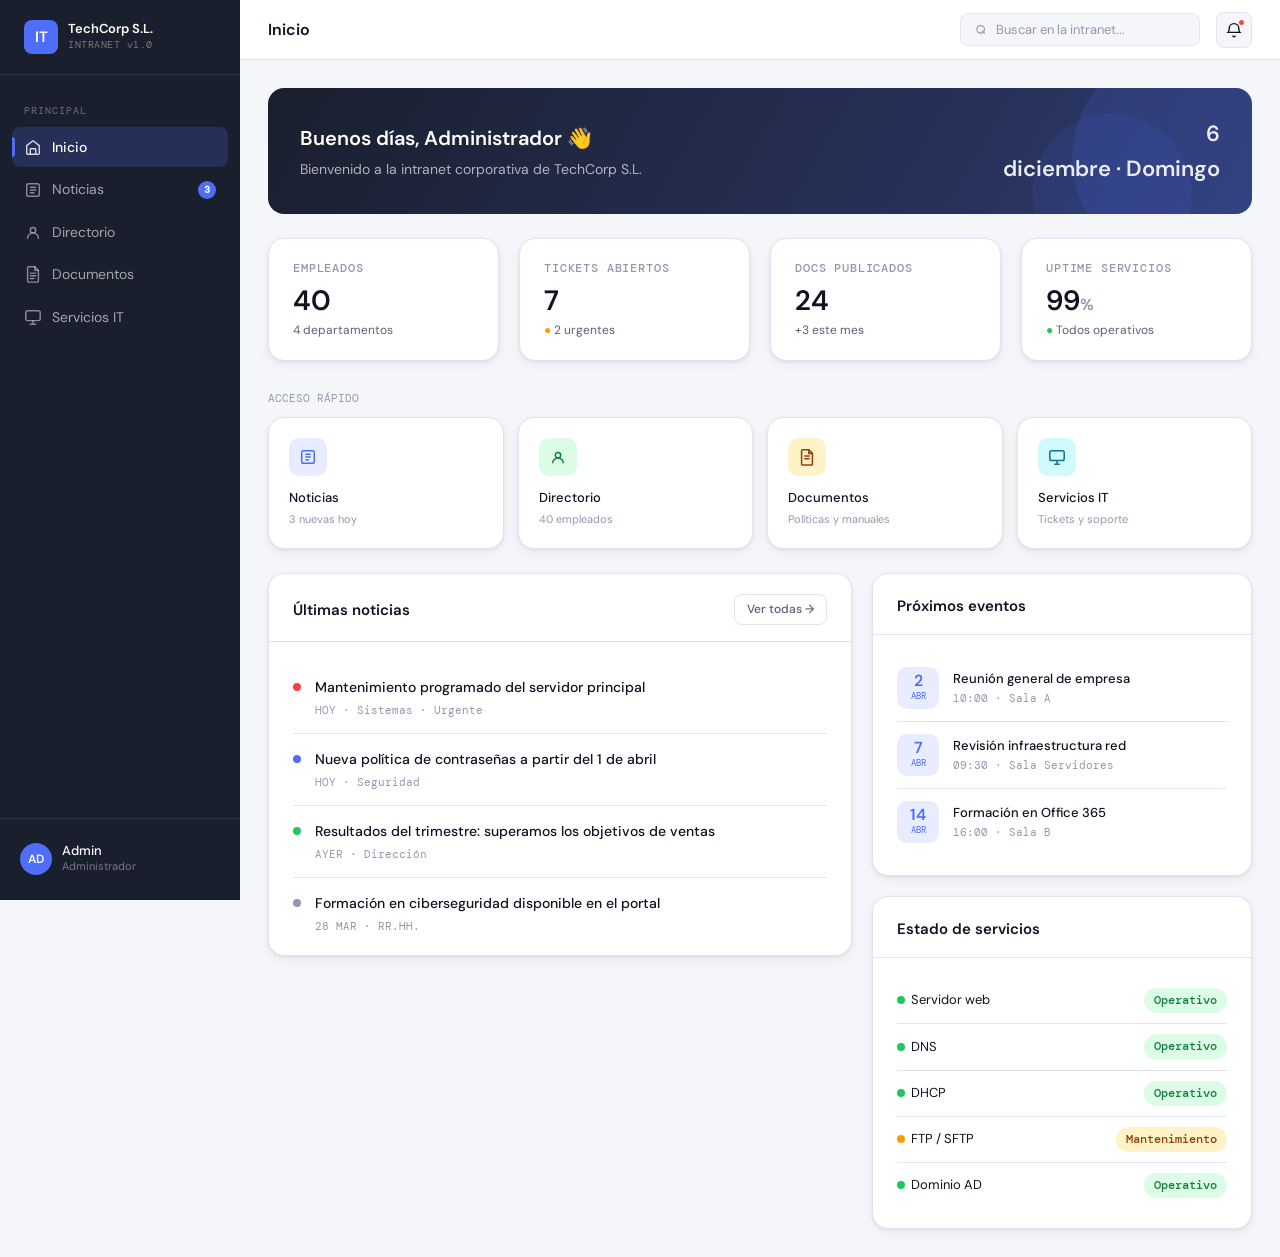
==== index.html @ 2c1c1c51 "Login y dark mode" ====
<!DOCTYPE html>
<html lang="es">
<head>
  <meta charset="UTF-8">
  <meta name="viewport" content="width=device-width, initial-scale=1.0">
  <title>Intranet — Inicio</title>
  <link rel="stylesheet" href="style.css">
  <style>
    .welcome-banner {
      background: linear-gradient(120deg, var(--primary) 0%, #2d3a6e 100%);
      border-radius: var(--radius-lg);
      padding: 28px 32px;
      color: #fff;
      margin-bottom: 24px;
      display: flex;
      align-items: center;
      justify-content: space-between;
      overflow: hidden;
      position: relative;
    }
    .welcome-banner::after {
      content: '';
      position: absolute;
      right: -40px; top: -40px;
      width: 220px; height: 220px;
      background: rgba(79,110,247,0.15);
      border-radius: 50%;
    }
    .welcome-banner::before {
      content: '';
      position: absolute;
      right: 60px; bottom: -60px;
      width: 160px; height: 160px;
      background: rgba(79,110,247,0.1);
      border-radius: 50%;
    }
    .welcome-text h2 { font-size: 20px; font-weight: 600; margin-bottom: 4px; }
    .welcome-text p  { font-size: 14px; color: rgba(255,255,255,0.65); }
    .welcome-date {
      font-family: 'DM Mono', monospace;
      font-size: 12px;
      color: rgba(255,255,255,0.45);
      text-align: right;
      position: relative; z-index: 1;
    }
    .welcome-date span {
      display: block;
      font-size: 22px;
      font-weight: 600;
      color: rgba(255,255,255,0.9);
      font-family: 'DM Sans', sans-serif;
    }

    .quick-access-grid {
      display: grid;
      grid-template-columns: repeat(4, 1fr);
      gap: 14px;
      margin-bottom: 24px;
    }
    .quick-card {
      background: var(--surface);
      border: 1px solid var(--border);
      border-radius: var(--radius-lg);
      padding: 20px;
      text-decoration: none;
      color: var(--text-1);
      transition: all 0.18s;
      display: flex;
      flex-direction: column;
      gap: 12px;
      box-shadow: var(--shadow);
    }
    .quick-card:hover {
      transform: translateY(-2px);
      box-shadow: var(--shadow-md);
      border-color: var(--accent);
    }
    .quick-card-label { font-size: 13px; font-weight: 500; color: var(--text-1); }
    .quick-card-sub   { font-size: 11px; color: var(--text-3); margin-top: 2px; }

    .two-col { display: grid; grid-template-columns: 1fr 380px; gap: 20px; align-items: start; }

    .news-item {
      display: flex;
      gap: 14px;
      padding: 14px 0;
      border-bottom: 1px solid var(--border);
    }
    .news-item:last-child { border-bottom: none; padding-bottom: 0; }
    .news-dot {
      width: 8px; height: 8px;
      border-radius: 50%;
      margin-top: 7px;
      flex-shrink: 0;
    }
    .news-title { font-size: 14px; font-weight: 500; margin-bottom: 3px; color: var(--text-1); }
    .news-meta  { font-size: 11px; color: var(--text-3); font-family: 'DM Mono', monospace; }

    .event-item {
      display: flex;
      align-items: center;
      gap: 14px;
      padding: 12px 0;
      border-bottom: 1px solid var(--border);
    }
    .event-item:last-child { border-bottom: none; }
    .event-date-box {
      width: 42px; height: 42px;
      background: var(--accent-light);
      border-radius: 10px;
      display: flex; flex-direction: column;
      align-items: center; justify-content: center;
      flex-shrink: 0;
    }
    .event-date-day  { font-size: 16px; font-weight: 600; color: var(--accent); line-height: 1; }
    .event-date-mon  { font-size: 9px; color: var(--accent); text-transform: uppercase; font-family: 'DM Mono', monospace; }
    .event-title { font-size: 13px; font-weight: 500; color: var(--text-1); }
    .event-time  { font-size: 11px; color: var(--text-3); font-family: 'DM Mono', monospace; }

    .service-status {
      display: flex;
      align-items: center;
      justify-content: space-between;
      padding: 10px 0;
      border-bottom: 1px solid var(--border);
    }
    .service-status:last-child { border-bottom: none; }
    .status-dot {
      width: 8px; height: 8px; border-radius: 50%;
      display: inline-block; margin-right: 6px;
    }
    .dot-green  { background: var(--success); }
    .dot-yellow { background: var(--warning); }
    .dot-red    { background: var(--danger); }
  </style>
</head>
<body>
<script src="nav.js"></script>

<div class="main">
  <header class="topbar">
    <span class="page-title">Inicio</span>
    <div class="topbar-search">
      <svg width="14" height="14" viewBox="0 0 20 20" fill="none" stroke="#9298ad" stroke-width="1.8"><circle cx="9" cy="9" r="6"/><path d="M15 15l-3.5-3.5" stroke-linecap="round"/></svg>
      <input type="text" placeholder="Buscar en la intranet...">
    </div>
    <div class="topbar-icon-btn">
      <svg width="16" height="16" viewBox="0 0 20 20" fill="none" stroke="currentColor" stroke-width="1.7"><path d="M10 2a6 6 0 016 6c0 3.5 1.5 5 1.5 5H2.5S4 11.5 4 8a6 6 0 016-6z"/><path d="M8.5 17a1.5 1.5 0 003 0"/></svg>
      <span class="notif-dot"></span>
    </div>
  </header>

  <div class="content">
    <!-- Welcome -->
    <div class="welcome-banner">
      <div class="welcome-text">
        <h2>Buenos días, Administrador 👋</h2>
        <p>Bienvenido a la intranet corporativa de TechCorp S.L.</p>
      </div>
      <div class="welcome-date" id="date-display">
        <span id="day-num"></span>
        <span id="month-year"></span>
      </div>
    </div>

    <!-- Stats -->
    <div class="grid-4 mb-24">
      <div class="stat-card">
        <div class="stat-label">Empleados</div>
        <div class="stat-value">40</div>
        <div class="stat-meta">4 departamentos</div>
      </div>
      <div class="stat-card">
        <div class="stat-label">Tickets abiertos</div>
        <div class="stat-value">7</div>
        <div class="stat-meta"><span style="color:var(--warning)">●</span> 2 urgentes</div>
      </div>
      <div class="stat-card">
        <div class="stat-label">Docs publicados</div>
        <div class="stat-value">24</div>
        <div class="stat-meta">+3 este mes</div>
      </div>
      <div class="stat-card">
        <div class="stat-label">Uptime servicios</div>
        <div class="stat-value">99<span style="font-size:16px;color:var(--text-3)">%</span></div>
        <div class="stat-meta"><span style="color:var(--success)">●</span> Todos operativos</div>
      </div>
    </div>

    <!-- Quick access -->
    <div class="mb-8"><span class="text-xs text-faint">ACCESO RÁPIDO</span></div>
    <div class="quick-access-grid mb-24">
      <a class="quick-card" href="noticias.html">
        <div class="icon-box icon-box-blue">
          <svg width="18" height="18" viewBox="0 0 20 20" fill="none" stroke="#4f6ef7" stroke-width="1.7"><rect x="3" y="3" width="14" height="14" rx="2"/><path d="M7 7h6M7 10h6M7 13h4"/></svg>
        </div>
        <div><div class="quick-card-label">Noticias</div><div class="quick-card-sub">3 nuevas hoy</div></div>
      </a>
      <a class="quick-card" href="directorio.html">
        <div class="icon-box icon-box-green">
          <svg width="18" height="18" viewBox="0 0 20 20" fill="none" stroke="#15803d" stroke-width="1.7"><circle cx="10" cy="8" r="3"/><path d="M4 17c0-3.3 2.7-6 6-6s6 2.7 6 6"/></svg>
        </div>
        <div><div class="quick-card-label">Directorio</div><div class="quick-card-sub">40 empleados</div></div>
      </a>
      <a class="quick-card" href="documentos.html">
        <div class="icon-box icon-box-yellow">
          <svg width="18" height="18" viewBox="0 0 20 20" fill="none" stroke="#92400e" stroke-width="1.7"><path d="M5 2h7l4 4v12a1 1 0 01-1 1H5a1 1 0 01-1-1V3a1 1 0 011-1z"/><path d="M12 2v4h4M7 9h6M7 12h6"/></svg>
        </div>
        <div><div class="quick-card-label">Documentos</div><div class="quick-card-sub">Políticas y manuales</div></div>
      </a>
      <a class="quick-card" href="servicios-it.html">
        <div class="icon-box icon-box-teal">
          <svg width="18" height="18" viewBox="0 0 20 20" fill="none" stroke="#0e7490" stroke-width="1.7"><rect x="2" y="3" width="16" height="11" rx="2"/><path d="M7 18h6M10 14v4"/></svg>
        </div>
        <div><div class="quick-card-label">Servicios IT</div><div class="quick-card-sub">Tickets y soporte</div></div>
      </a>
    </div>

    <!-- Two columns -->
    <div class="two-col">
      <!-- Latest news -->
      <div class="card">
        <div class="card-header">
          <span class="card-title">Últimas noticias</span>
          <a href="noticias.html" class="btn btn-ghost btn-sm">Ver todas →</a>
        </div>
        <div class="card-body">
          <div class="news-item">
            <span class="news-dot" style="background:var(--danger)"></span>
            <div>
              <div class="news-title">Mantenimiento programado del servidor principal</div>
              <div class="news-meta">HOY · Sistemas · Urgente</div>
            </div>
          </div>
          <div class="news-item">
            <span class="news-dot" style="background:var(--accent)"></span>
            <div>
              <div class="news-title">Nueva política de contraseñas a partir del 1 de abril</div>
              <div class="news-meta">HOY · Seguridad</div>
            </div>
          </div>
          <div class="news-item">
            <span class="news-dot" style="background:var(--success)"></span>
            <div>
              <div class="news-title">Resultados del trimestre: superamos los objetivos de ventas</div>
              <div class="news-meta">AYER · Dirección</div>
            </div>
          </div>
          <div class="news-item">
            <span class="news-dot" style="background:var(--text-3)"></span>
            <div>
              <div class="news-title">Formación en ciberseguridad disponible en el portal</div>
              <div class="news-meta">28 MAR · RR.HH.</div>
            </div>
          </div>
        </div>
      </div>

      <!-- Right column -->
      <div style="display:flex;flex-direction:column;gap:20px;">
        <!-- Events -->
        <div class="card">
          <div class="card-header"><span class="card-title">Próximos eventos</span></div>
          <div class="card-body">
            <div class="event-item">
              <div class="event-date-box"><div class="event-date-day">2</div><div class="event-date-mon">ABR</div></div>
              <div><div class="event-title">Reunión general de empresa</div><div class="event-time">10:00 · Sala A</div></div>
            </div>
            <div class="event-item">
              <div class="event-date-box"><div class="event-date-day">7</div><div class="event-date-mon">ABR</div></div>
              <div><div class="event-title">Revisión infraestructura red</div><div class="event-time">09:30 · Sala Servidores</div></div>
            </div>
            <div class="event-item">
              <div class="event-date-box"><div class="event-date-day">14</div><div class="event-date-mon">ABR</div></div>
              <div><div class="event-title">Formación en Office 365</div><div class="event-time">16:00 · Sala B</div></div>
            </div>
          </div>
        </div>

        <!-- Service status -->
        <div class="card">
          <div class="card-header"><span class="card-title">Estado de servicios</span></div>
          <div class="card-body">
            <div class="service-status"><span class="text-sm"><span class="status-dot dot-green"></span>Servidor web</span><span class="badge badge-green">Operativo</span></div>
            <div class="service-status"><span class="text-sm"><span class="status-dot dot-green"></span>DNS</span><span class="badge badge-green">Operativo</span></div>
            <div class="service-status"><span class="text-sm"><span class="status-dot dot-green"></span>DHCP</span><span class="badge badge-green">Operativo</span></div>
            <div class="service-status"><span class="text-sm"><span class="status-dot dot-yellow"></span>FTP / SFTP</span><span class="badge badge-yellow">Mantenimiento</span></div>
            <div class="service-status"><span class="text-sm"><span class="status-dot dot-green"></span>Dominio AD</span><span class="badge badge-green">Operativo</span></div>
          </div>
        </div>
      </div>
    </div>
  </div>
</div>

<script>
  const now = new Date();
  const days = ['Domingo','Lunes','Martes','Miércoles','Jueves','Viernes','Sábado'];
  const months = ['enero','febrero','marzo','abril','mayo','junio','julio','agosto','septiembre','octubre','noviembre','diciembre'];
  document.getElementById('day-num').textContent = now.getDate();
  document.getElementById('month-year').textContent = months[now.getMonth()] + ' · ' + days[now.getDay()];
</script>
</body>
</html>
---- style.css ----
@import url('https://fonts.googleapis.com/css2?family=DM+Sans:ital,opsz,wght@0,9..40,300;0,9..40,400;0,9..40,500;0,9..40,600;1,9..40,300&family=DM+Mono:wght@400;500&display=swap');

:root {
  --primary: #1a1f2e;
  --accent: #4f6ef7;
  --accent-light: #e8ecff;
  --accent-dark: #3a55d4;
  --surface: #ffffff;
  --surface-2: #f5f6fa;
  --surface-3: #eef0f8;
  --border: #e2e4ef;
  --text-1: #0f1322;
  --text-2: #5a6075;
  --text-3: #9298ad;
  --success: #22c55e;
  --warning: #f59e0b;
  --danger: #ef4444;
  --info: #06b6d4;
  --sidebar-w: 240px;
  --topbar-h: 60px;
  --radius: 10px;
  --radius-lg: 16px;
  --shadow: 0 1px 3px rgba(15,19,34,0.07), 0 4px 12px rgba(15,19,34,0.05);
  --shadow-md: 0 4px 16px rgba(15,19,34,0.1), 0 1px 4px rgba(15,19,34,0.06);
}

* { box-sizing: border-box; margin: 0; padding: 0; }

body {
  font-family: 'DM Sans', sans-serif;
  background: var(--surface-2);
  color: var(--text-1);
  min-height: 100vh;
  display: flex;
  font-size: 15px;
  line-height: 1.6;
}

/* ── SIDEBAR ── */
.sidebar {
  width: var(--sidebar-w);
  background: var(--primary);
  min-height: 100vh;
  position: fixed;
  left: 0; top: 0;
  display: flex;
  flex-direction: column;
  z-index: 100;
  padding: 0;
}

.sidebar-logo {
  padding: 20px 24px;
  border-bottom: 1px solid rgba(255,255,255,0.08);
  display: flex;
  align-items: center;
  gap: 10px;
  text-decoration: none;
}

.logo-icon {
  width: 34px; height: 34px;
  background: var(--accent);
  border-radius: 8px;
  display: flex; align-items: center; justify-content: center;
  font-weight: 600; font-size: 15px; color: #fff;
  flex-shrink: 0;
}

.logo-text {
  display: flex; flex-direction: column;
}
.logo-name { font-size: 13px; font-weight: 600; color: #fff; line-height: 1.2; }
.logo-sub  { font-size: 10px; color: rgba(255,255,255,0.4); font-family: 'DM Mono', monospace; letter-spacing: 0.05em; }

.sidebar-nav {
  flex: 1;
  padding: 16px 12px;
  display: flex;
  flex-direction: column;
  gap: 2px;
}

.nav-section-label {
  font-size: 10px;
  font-weight: 500;
  color: rgba(255,255,255,0.3);
  letter-spacing: 0.1em;
  text-transform: uppercase;
  padding: 12px 12px 6px;
  font-family: 'DM Mono', monospace;
}

.nav-link {
  display: flex;
  align-items: center;
  gap: 10px;
  padding: 9px 12px;
  border-radius: 8px;
  color: rgba(255,255,255,0.6);
  text-decoration: none;
  font-size: 14px;
  font-weight: 400;
  transition: all 0.15s;
  position: relative;
}

.nav-link:hover {
  background: rgba(255,255,255,0.07);
  color: rgba(255,255,255,0.9);
}

.nav-link.active {
  background: rgba(79,110,247,0.2);
  color: #fff;
  font-weight: 500;
}

.nav-link.active::before {
  content: '';
  position: absolute;
  left: 0; top: 50%;
  transform: translateY(-50%);
  width: 3px; height: 20px;
  background: var(--accent);
  border-radius: 0 3px 3px 0;
}

.nav-icon {
  width: 18px; height: 18px;
  opacity: 0.8;
  flex-shrink: 0;
}

.nav-badge {
  margin-left: auto;
  background: var(--accent);
  color: #fff;
  font-size: 10px;
  font-weight: 600;
  padding: 1px 6px;
  border-radius: 20px;
  font-family: 'DM Mono', monospace;
}

.sidebar-footer {
  padding: 16px 12px;
  border-top: 1px solid rgba(255,255,255,0.08);
}

.user-card {
  display: flex;
  align-items: center;
  gap: 10px;
  padding: 8px;
  border-radius: 8px;
  cursor: pointer;
  transition: background 0.15s;
}
.user-card:hover { background: rgba(255,255,255,0.07); }

.avatar {
  width: 32px; height: 32px;
  background: var(--accent);
  border-radius: 50%;
  display: flex; align-items: center; justify-content: center;
  font-size: 12px; font-weight: 600; color: #fff;
  flex-shrink: 0;
}

.user-info { flex: 1; }
.user-name { font-size: 13px; font-weight: 500; color: #fff; line-height: 1.2; }
.user-role { font-size: 11px; color: rgba(255,255,255,0.4); }

/* ── MAIN LAYOUT ── */
.main {
  margin-left: var(--sidebar-w);
  flex: 1;
  display: flex;
  flex-direction: column;
  min-height: 100vh;
}

/* ── TOPBAR ── */
.topbar {
  height: var(--topbar-h);
  background: var(--surface);
  border-bottom: 1px solid var(--border);
  display: flex;
  align-items: center;
  padding: 0 28px;
  gap: 16px;
  position: sticky;
  top: 0;
  z-index: 50;
}

.page-title {
  font-size: 16px;
  font-weight: 600;
  color: var(--text-1);
  flex: 1;
}

.topbar-search {
  display: flex;
  align-items: center;
  gap: 8px;
  background: var(--surface-2);
  border: 1px solid var(--border);
  border-radius: 8px;
  padding: 7px 14px;
  width: 240px;
  transition: border-color 0.15s;
}
.topbar-search:focus-within {
  border-color: var(--accent);
  background: var(--surface);
}
.topbar-search input {
  border: none; background: transparent;
  font-family: 'DM Sans', sans-serif;
  font-size: 13px; color: var(--text-1);
  outline: none; width: 100%;
}
.topbar-search input::placeholder { color: var(--text-3); }

.topbar-icon-btn {
  width: 36px; height: 36px;
  background: var(--surface-2);
  border: 1px solid var(--border);
  border-radius: 8px;
  display: flex; align-items: center; justify-content: center;
  cursor: pointer; transition: all 0.15s;
  position: relative;
}
.topbar-icon-btn:hover { background: var(--surface-3); border-color: var(--accent); }

.notif-dot {
  width: 7px; height: 7px;
  background: var(--danger);
  border-radius: 50%;
  position: absolute;
  top: 6px; right: 6px;
  border: 1px solid var(--surface);
}

/* ── PAGE CONTENT ── */
.content {
  padding: 28px;
  flex: 1;
}

/* ── CARDS ── */
.card {
  background: var(--surface);
  border: 1px solid var(--border);
  border-radius: var(--radius-lg);
  box-shadow: var(--shadow);
}

.card-header {
  padding: 20px 24px 16px;
  border-bottom: 1px solid var(--border);
  display: flex;
  align-items: center;
  justify-content: space-between;
}

.card-title {
  font-size: 15px;
  font-weight: 600;
  color: var(--text-1);
}

.card-body { padding: 20px 24px; }

/* ── GRID UTILITIES ── */
.grid-2 { display: grid; grid-template-columns: 1fr 1fr; gap: 20px; }
.grid-3 { display: grid; grid-template-columns: 1fr 1fr 1fr; gap: 20px; }
.grid-4 { display: grid; grid-template-columns: repeat(4, 1fr); gap: 20px; }

/* ── BADGES ── */
.badge {
  display: inline-flex;
  align-items: center;
  gap: 4px;
  padding: 3px 10px;
  border-radius: 20px;
  font-size: 12px;
  font-weight: 500;
  font-family: 'DM Mono', monospace;
}
.badge-blue   { background: #e8ecff; color: #3a55d4; }
.badge-green  { background: #dcfce7; color: #15803d; }
.badge-yellow { background: #fef3c7; color: #92400e; }
.badge-red    { background: #fee2e2; color: #991b1b; }
.badge-gray   { background: var(--surface-3); color: var(--text-2); }
.badge-teal   { background: #cffafe; color: #0e7490; }

/* ── BUTTONS ── */
.btn {
  display: inline-flex;
  align-items: center;
  gap: 6px;
  padding: 8px 16px;
  border-radius: 8px;
  font-family: 'DM Sans', sans-serif;
  font-size: 13px;
  font-weight: 500;
  cursor: pointer;
  border: none;
  transition: all 0.15s;
  text-decoration: none;
}
.btn-primary { background: var(--accent); color: #fff; }
.btn-primary:hover { background: var(--accent-dark); }
.btn-ghost { background: transparent; color: var(--text-2); border: 1px solid var(--border); }
.btn-ghost:hover { background: var(--surface-3); color: var(--text-1); }
.btn-sm { padding: 5px 12px; font-size: 12px; }

/* ── SEPARATOR ── */
.sep { height: 1px; background: var(--border); margin: 20px 0; }

/* ── MISC ── */
.flex { display: flex; }
.flex-center { display: flex; align-items: center; }
.gap-8  { gap: 8px; }
.gap-12 { gap: 12px; }
.gap-16 { gap: 16px; }
.mb-4  { margin-bottom: 4px; }
.mb-8  { margin-bottom: 8px; }
.mb-16 { margin-bottom: 16px; }
.mb-20 { margin-bottom: 20px; }
.mb-24 { margin-bottom: 24px; }
.mt-4  { margin-top: 4px; }
.mt-16 { margin-top: 16px; }
.text-sm { font-size: 13px; }
.text-xs { font-size: 11px; font-family: 'DM Mono', monospace; }
.text-muted { color: var(--text-2); }
.text-faint { color: var(--text-3); }
.font-500 { font-weight: 500; }
.font-600 { font-weight: 600; }

/* ── PAGE HEADER ── */
.page-header {
  margin-bottom: 24px;
}
.page-header h1 {
  font-size: 22px;
  font-weight: 600;
  color: var(--text-1);
  margin-bottom: 4px;
}
.page-header p {
  color: var(--text-2);
  font-size: 14px;
}

/* ── TABLE ── */
.table-wrap { overflow-x: auto; }
table { width: 100%; border-collapse: collapse; }
th {
  text-align: left;
  font-size: 11px;
  font-weight: 500;
  color: var(--text-3);
  text-transform: uppercase;
  letter-spacing: 0.07em;
  padding: 10px 16px;
  background: var(--surface-2);
  border-bottom: 1px solid var(--border);
  font-family: 'DM Mono', monospace;
}
td {
  padding: 13px 16px;
  border-bottom: 1px solid var(--border);
  font-size: 14px;
}
tr:last-child td { border-bottom: none; }
tr:hover td { background: var(--surface-2); }

/* ── INPUT ── */
.form-group { margin-bottom: 16px; }
.form-label { display: block; font-size: 13px; font-weight: 500; color: var(--text-2); margin-bottom: 6px; }
.form-input {
  width: 100%;
  padding: 9px 14px;
  border: 1px solid var(--border);
  border-radius: 8px;
  font-family: 'DM Sans', sans-serif;
  font-size: 14px;
  color: var(--text-1);
  background: var(--surface);
  outline: none;
  transition: border-color 0.15s;
}
.form-input:focus { border-color: var(--accent); }

/* ── STAT CARD ── */
.stat-card {
  background: var(--surface);
  border: 1px solid var(--border);
  border-radius: var(--radius-lg);
  padding: 20px 24px;
  box-shadow: var(--shadow);
}
.stat-label { font-size: 12px; color: var(--text-3); font-weight: 500; text-transform: uppercase; letter-spacing: 0.07em; margin-bottom: 8px; font-family: 'DM Mono', monospace; }
.stat-value { font-size: 28px; font-weight: 600; color: var(--text-1); line-height: 1; margin-bottom: 6px; }
.stat-meta  { font-size: 12px; color: var(--text-2); }

/* ── TAG ── */
.tag {
  display: inline-block;
  padding: 2px 8px;
  background: var(--surface-3);
  border-radius: 4px;
  font-size: 11px;
  color: var(--text-2);
  font-family: 'DM Mono', monospace;
}

/* ── ICON BOX ── */
.icon-box {
  width: 38px; height: 38px;
  border-radius: 10px;
  display: flex; align-items: center; justify-content: center;
  flex-shrink: 0;
}
.icon-box-blue   { background: var(--accent-light); }
.icon-box-green  { background: #dcfce7; }
.icon-box-yellow { background: #fef3c7; }
.icon-box-red    { background: #fee2e2; }
.icon-box-teal   { background: #cffafe; }
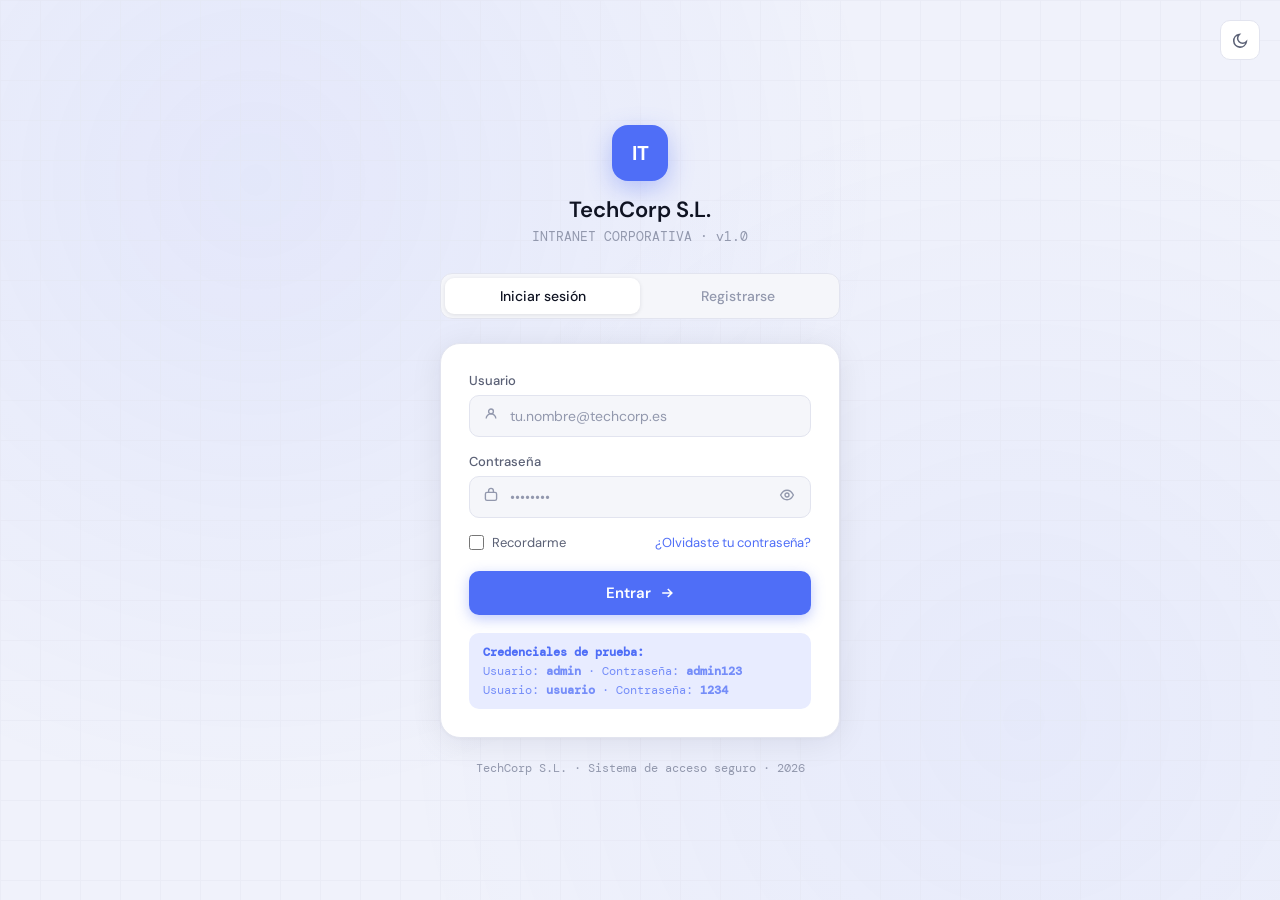
==== commit 60720a02: "arreglo mensaje bienvenida" ====
--- a/index.html
+++ b/index.html
@@ -154,7 +154,7 @@
     <!-- Welcome -->
     <div class="welcome-banner">
       <div class="welcome-text">
-        <h2>Buenos días, Administrador 👋</h2>
+        <h2 id="welcome-msg">Bienvenido 👋</h2>
         <p>Bienvenido a la intranet corporativa de TechCorp S.L.</p>
       </div>
       <div class="welcome-date" id="date-display">
@@ -294,6 +294,13 @@
 </div>
 
 <script>
+  // Saludo dinámico
+  const userName = sessionStorage.getItem('userName') || 'Usuario';
+  const hour = new Date().getHours();
+  const greeting = hour < 12 ? 'Buenos días' : hour < 20 ? 'Buenas tardes' : 'Buenas noches';
+  document.getElementById('welcome-msg').textContent = greeting + ', ' + userName + ' 👋';
+
+  // Fecha (esto ya lo tenías)
   const now = new Date();
   const days = ['Domingo','Lunes','Martes','Miércoles','Jueves','Viernes','Sábado'];
   const months = ['enero','febrero','marzo','abril','mayo','junio','julio','agosto','septiembre','octubre','noviembre','diciembre'];
--- a/style.css
+++ b/style.css
@@ -24,6 +24,39 @@
   --shadow-md: 0 4px 16px rgba(15,19,34,0.1), 0 1px 4px rgba(15,19,34,0.06);
 }
 
+/* ── DARK MODE ── */
+[data-theme="dark"] {
+  --primary: #0f1120;
+  --surface: #1e2335;
+  --surface-2: #161929;
+  --surface-3: #1a1e30;
+  --border: #2d3354;
+  --text-1: #e8eaf2;
+  --text-2: #8b91ab;
+  --text-3: #555e7a;
+  --accent-light: #1e2a5c;
+  --shadow: 0 1px 3px rgba(0,0,0,0.3), 0 4px 12px rgba(0,0,0,0.2);
+  --shadow-md: 0 4px 16px rgba(0,0,0,0.35), 0 1px 4px rgba(0,0,0,0.25);
+}
+
+[data-theme="dark"] .badge-blue   { background: #1e2a5c; color: #93a8f4; }
+[data-theme="dark"] .badge-green  { background: #14291e; color: #4ade80; }
+[data-theme="dark"] .badge-yellow { background: #2a1f08; color: #fbbf24; }
+[data-theme="dark"] .badge-red    { background: #2a1010; color: #f87171; }
+[data-theme="dark"] .badge-teal   { background: #0c2229; color: #22d3ee; }
+[data-theme="dark"] .badge-gray   { background: #1e2335; color: #8b91ab; }
+[data-theme="dark"] .icon-box-blue   { background: #1e2a5c; }
+[data-theme="dark"] .icon-box-green  { background: #14291e; }
+[data-theme="dark"] .icon-box-yellow { background: #2a1f08; }
+[data-theme="dark"] .icon-box-red    { background: #2a1010; }
+[data-theme="dark"] .icon-box-teal   { background: #0c2229; }
+[data-theme="dark"] tr:hover td { background: var(--surface-3); }
+[data-theme="dark"] th { background: var(--surface-3); }
+
+*, *::before, *::after {
+  transition: background-color 0.25s ease, border-color 0.25s ease, color 0.15s ease;
+}
+
 * { box-sizing: border-box; margin: 0; padding: 0; }
 
 body {
@@ -431,4 +464,4 @@
 .icon-box-green  { background: #dcfce7; }
 .icon-box-yellow { background: #fef3c7; }
 .icon-box-red    { background: #fee2e2; }
-.icon-box-teal   { background: #cffafe; }
+.icon-box-teal   { background: #cffafe; }
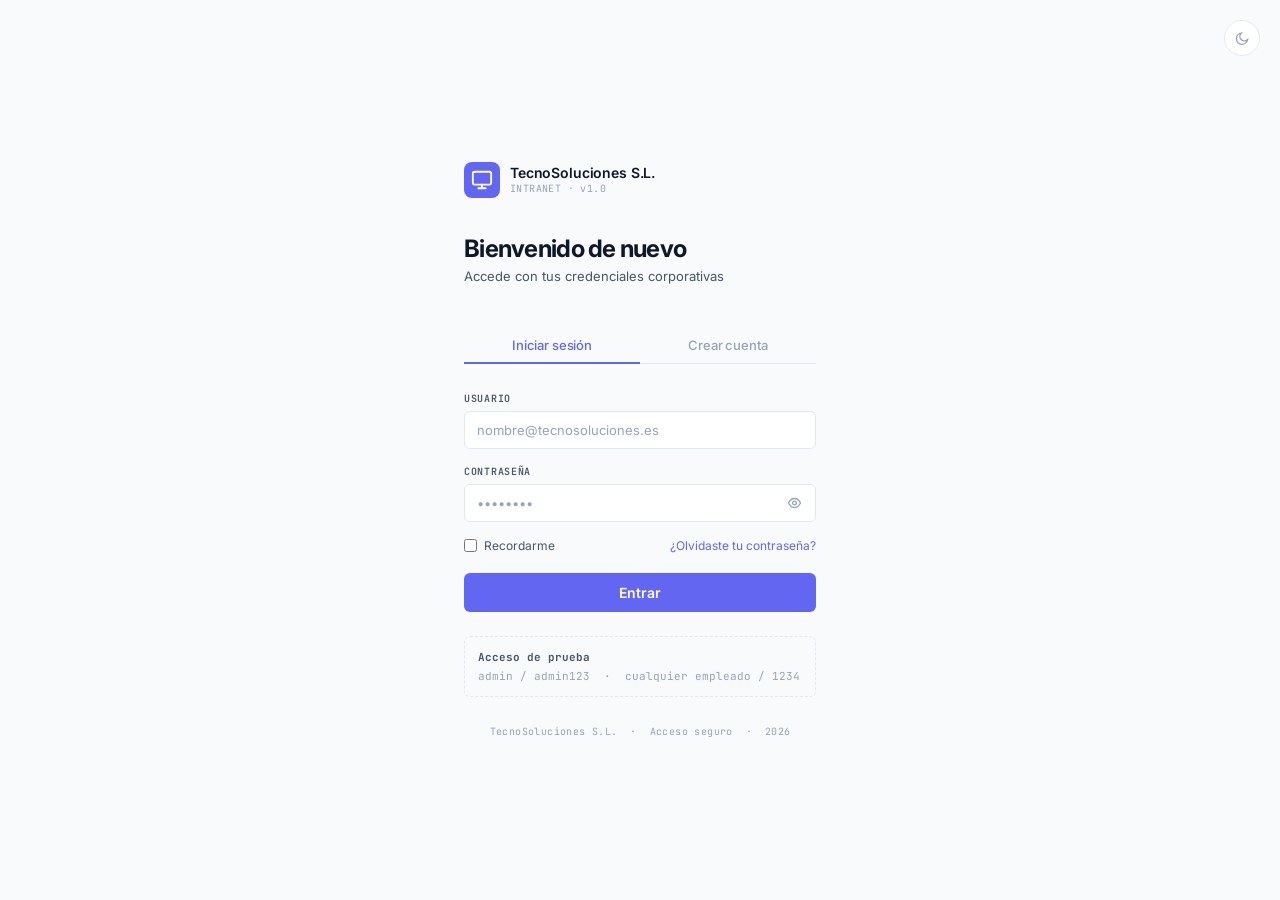
==== commit 23c6b108: "cambio de colores login" ====
--- a/index.html
+++ b/index.html
@@ -155,7 +155,7 @@
     <div class="welcome-banner">
       <div class="welcome-text">
         <h2 id="welcome-msg">Bienvenido 👋</h2>
-        <p>Bienvenido a la intranet corporativa de TechCorp S.L.</p>
+        <p>Bienvenido a la intranet corporativa de TecnoSoluciones S.L. .</p>
       </div>
       <div class="welcome-date" id="date-display">
         <span id="day-num"></span>
@@ -216,9 +216,9 @@
       </a>
     </div>
 
-    <!-- Two columns -->
+    
     <div class="two-col">
-      <!-- Latest news -->
+   
       <div class="card">
         <div class="card-header">
           <span class="card-title">Últimas noticias</span>
--- a/style.css
+++ b/style.css
@@ -1,72 +1,72 @@
-@import url('https://fonts.googleapis.com/css2?family=DM+Sans:ital,opsz,wght@0,9..40,300;0,9..40,400;0,9..40,500;0,9..40,600;1,9..40,300&family=DM+Mono:wght@400;500&display=swap');
-
+@import url('https://fonts.googleapis.com/css2?family=Inter:wght@300;400;500;600;700&family=JetBrains+Mono:wght@400;500&display=swap');
+
+/* ── LIGHT MODE ── */
 :root {
-  --primary: #1a1f2e;
-  --accent: #4f6ef7;
-  --accent-light: #e8ecff;
-  --accent-dark: #3a55d4;
-  --surface: #ffffff;
-  --surface-2: #f5f6fa;
-  --surface-3: #eef0f8;
-  --border: #e2e4ef;
-  --text-1: #0f1322;
-  --text-2: #5a6075;
-  --text-3: #9298ad;
-  --success: #22c55e;
-  --warning: #f59e0b;
-  --danger: #ef4444;
-  --info: #06b6d4;
-  --sidebar-w: 240px;
-  --topbar-h: 60px;
-  --radius: 10px;
-  --radius-lg: 16px;
-  --shadow: 0 1px 3px rgba(15,19,34,0.07), 0 4px 12px rgba(15,19,34,0.05);
-  --shadow-md: 0 4px 16px rgba(15,19,34,0.1), 0 1px 4px rgba(15,19,34,0.06);
-}
-
-/* ── DARK MODE ── */
+  --primary:      #0a0f1e;
+  --accent:       #6366f1;
+  --accent-light: #eef2ff;
+  --accent-dark:  #4f46e5;
+  --surface:      #ffffff;
+  --surface-2:    #f8fafc;
+  --surface-3:    #f1f5f9;
+  --border:       #e2e8f0;
+  --border-2:     #cbd5e1;
+  --text-1:       #0f172a;
+  --text-2:       #475569;
+  --text-3:       #94a3b8;
+  --success:      #10b981;
+  --warning:      #f59e0b;
+  --danger:       #ef4444;
+  --info:         #06b6d4;
+  --sidebar-w:    248px;
+  --topbar-h:     58px;
+  --radius:       8px;
+  --radius-lg:    12px;
+  --shadow:       0 1px 2px rgba(15,23,42,0.04), 0 2px 8px rgba(15,23,42,0.06);
+  --shadow-md:    0 4px 12px rgba(15,23,42,0.08), 0 1px 3px rgba(15,23,42,0.06);
+}
+
+/* ── DARK MODE (Tonos grises puros / sin azul) ── */
 [data-theme="dark"] {
-  --primary: #0f1120;
-  --surface: #1e2335;
-  --surface-2: #161929;
-  --surface-3: #1a1e30;
-  --border: #2d3354;
-  --text-1: #e8eaf2;
-  --text-2: #8b91ab;
-  --text-3: #555e7a;
-  --accent-light: #1e2a5c;
-  --shadow: 0 1px 3px rgba(0,0,0,0.3), 0 4px 12px rgba(0,0,0,0.2);
-  --shadow-md: 0 4px 16px rgba(0,0,0,0.35), 0 1px 4px rgba(0,0,0,0.25);
-}
-
-[data-theme="dark"] .badge-blue   { background: #1e2a5c; color: #93a8f4; }
-[data-theme="dark"] .badge-green  { background: #14291e; color: #4ade80; }
-[data-theme="dark"] .badge-yellow { background: #2a1f08; color: #fbbf24; }
-[data-theme="dark"] .badge-red    { background: #2a1010; color: #f87171; }
-[data-theme="dark"] .badge-teal   { background: #0c2229; color: #22d3ee; }
-[data-theme="dark"] .badge-gray   { background: #1e2335; color: #8b91ab; }
-[data-theme="dark"] .icon-box-blue   { background: #1e2a5c; }
-[data-theme="dark"] .icon-box-green  { background: #14291e; }
-[data-theme="dark"] .icon-box-yellow { background: #2a1f08; }
-[data-theme="dark"] .icon-box-red    { background: #2a1010; }
-[data-theme="dark"] .icon-box-teal   { background: #0c2229; }
-[data-theme="dark"] tr:hover td { background: var(--surface-3); }
-[data-theme="dark"] th { background: var(--surface-3); }
-
+  /* Fondos: Cambiados de azules oscuros a negros y grises neutros */
+  --primary:      #000000; /* Antes: #060912 */
+  --surface:      #121212; /* Antes: #0f1623 */
+  --surface-2:    #181818; /* Antes: #0a0f1a */
+  --surface-3:    #282828; /* Antes: #131d2e */
+  
+  /* Bordes: Grises neutros */
+  --border:       #333333; /* Antes: #1e293b */
+  --border-2:     #444444; /* Antes: #273348 */
+  
+  /* Textos: Grises claros neutros */
+  --text-1:       #f3f4f6; /* Antes: #e2e8f0 */
+  --text-2:       #9ca3af; /* Antes: #64748b */
+  --text-3:       #6b7280; /* Antes: #334155 */
+  
+  /* * OPCIONAL: Si también quieres cambiar el color "Azul/Indigo" de los botones 
+   * solo en el modo oscuro, descomenta estas líneas y pon el color que quieras:
+   */
+  /* --accent:       #3b82f6; */
+  /* --accent-dark:  #2563eb; */
+
+  --accent-light: #1e1b4b;
+  --shadow:       0 1px 2px rgba(0,0,0,0.3), 0 2px 8px rgba(0,0,0,0.2);
+  --shadow-md:    0 4px 12px rgba(0,0,0,0.35), 0 1px 3px rgba(0,0,0,0.25);
+}
 *, *::before, *::after {
-  transition: background-color 0.25s ease, border-color 0.25s ease, color 0.15s ease;
-}
-
-* { box-sizing: border-box; margin: 0; padding: 0; }
+  box-sizing: border-box; margin: 0; padding: 0;
+  transition: background-color .2s ease, border-color .2s ease, color .15s ease;
+}
 
 body {
-  font-family: 'DM Sans', sans-serif;
+  font-family: 'Inter', sans-serif;
   background: var(--surface-2);
   color: var(--text-1);
   min-height: 100vh;
   display: flex;
-  font-size: 15px;
+  font-size: 14px;
   line-height: 1.6;
+  -webkit-font-smoothing: antialiased;
 }
 
 /* ── SIDEBAR ── */
@@ -79,12 +79,12 @@
   display: flex;
   flex-direction: column;
   z-index: 100;
-  padding: 0;
+  border-right: 1px solid rgba(255,255,255,0.04);
 }
 
 .sidebar-logo {
-  padding: 20px 24px;
-  border-bottom: 1px solid rgba(255,255,255,0.08);
+  padding: 18px 20px;
+  border-bottom: 1px solid rgba(255,255,255,0.06);
   display: flex;
   align-items: center;
   gap: 10px;
@@ -92,59 +92,59 @@
 }
 
 .logo-icon {
-  width: 34px; height: 34px;
+  width: 32px; height: 32px;
   background: var(--accent);
-  border-radius: 8px;
+  border-radius: 7px;
   display: flex; align-items: center; justify-content: center;
-  font-weight: 600; font-size: 15px; color: #fff;
+  font-weight: 700; font-size: 13px; color: #fff;
   flex-shrink: 0;
-}
-
-.logo-text {
-  display: flex; flex-direction: column;
-}
-.logo-name { font-size: 13px; font-weight: 600; color: #fff; line-height: 1.2; }
-.logo-sub  { font-size: 10px; color: rgba(255,255,255,0.4); font-family: 'DM Mono', monospace; letter-spacing: 0.05em; }
+  letter-spacing: -0.03em;
+}
+
+.logo-text { display: flex; flex-direction: column; }
+.logo-name { font-size: 13px; font-weight: 600; color: #fff; line-height: 1.2; letter-spacing: -0.01em; }
+.logo-sub  { font-size: 10px; color: rgba(255,255,255,0.3); font-family: 'JetBrains Mono', monospace; letter-spacing: 0.05em; margin-top: 1px; }
 
 .sidebar-nav {
   flex: 1;
-  padding: 16px 12px;
+  padding: 12px 10px;
   display: flex;
   flex-direction: column;
-  gap: 2px;
+  gap: 1px;
 }
 
 .nav-section-label {
-  font-size: 10px;
-  font-weight: 500;
-  color: rgba(255,255,255,0.3);
-  letter-spacing: 0.1em;
+  font-size: 9px;
+  font-weight: 600;
+  color: rgba(255,255,255,0.2);
+  letter-spacing: 0.12em;
   text-transform: uppercase;
-  padding: 12px 12px 6px;
-  font-family: 'DM Mono', monospace;
+  padding: 12px 10px 5px;
+  font-family: 'JetBrains Mono', monospace;
 }
 
 .nav-link {
   display: flex;
   align-items: center;
-  gap: 10px;
-  padding: 9px 12px;
-  border-radius: 8px;
-  color: rgba(255,255,255,0.6);
+  gap: 9px;
+  padding: 8px 10px;
+  border-radius: 6px;
+  color: rgba(255,255,255,0.45);
   text-decoration: none;
-  font-size: 14px;
-  font-weight: 400;
-  transition: all 0.15s;
+  font-size: 13px;
+  font-weight: 450;
+  transition: all .15s;
   position: relative;
+  letter-spacing: -0.01em;
 }
 
 .nav-link:hover {
-  background: rgba(255,255,255,0.07);
-  color: rgba(255,255,255,0.9);
+  background: rgba(255,255,255,0.06);
+  color: rgba(255,255,255,0.85);
 }
 
 .nav-link.active {
-  background: rgba(79,110,247,0.2);
+  background: rgba(99,102,241,0.15);
   color: #fff;
   font-weight: 500;
 }
@@ -154,16 +154,12 @@
   position: absolute;
   left: 0; top: 50%;
   transform: translateY(-50%);
-  width: 3px; height: 20px;
+  width: 2px; height: 16px;
   background: var(--accent);
-  border-radius: 0 3px 3px 0;
-}
-
-.nav-icon {
-  width: 18px; height: 18px;
-  opacity: 0.8;
-  flex-shrink: 0;
-}
+  border-radius: 0 2px 2px 0;
+}
+
+.nav-icon { width: 16px; height: 16px; opacity: 0.75; flex-shrink: 0; }
 
 .nav-badge {
   margin-left: auto;
@@ -173,39 +169,39 @@
   font-weight: 600;
   padding: 1px 6px;
   border-radius: 20px;
-  font-family: 'DM Mono', monospace;
+  font-family: 'JetBrains Mono', monospace;
 }
 
 .sidebar-footer {
-  padding: 16px 12px;
-  border-top: 1px solid rgba(255,255,255,0.08);
+  padding: 12px 10px;
+  border-top: 1px solid rgba(255,255,255,0.06);
 }
 
 .user-card {
   display: flex;
   align-items: center;
-  gap: 10px;
+  gap: 9px;
   padding: 8px;
-  border-radius: 8px;
+  border-radius: 6px;
   cursor: pointer;
-  transition: background 0.15s;
-}
-.user-card:hover { background: rgba(255,255,255,0.07); }
+  transition: background .15s;
+}
+.user-card:hover { background: rgba(255,255,255,0.06); }
 
 .avatar {
-  width: 32px; height: 32px;
+  width: 30px; height: 30px;
   background: var(--accent);
-  border-radius: 50%;
+  border-radius: 6px;
   display: flex; align-items: center; justify-content: center;
-  font-size: 12px; font-weight: 600; color: #fff;
+  font-size: 11px; font-weight: 600; color: #fff;
   flex-shrink: 0;
 }
 
 .user-info { flex: 1; }
-.user-name { font-size: 13px; font-weight: 500; color: #fff; line-height: 1.2; }
-.user-role { font-size: 11px; color: rgba(255,255,255,0.4); }
-
-/* ── MAIN LAYOUT ── */
+.user-name { font-size: 12px; font-weight: 500; color: #fff; line-height: 1.2; letter-spacing: -0.01em; }
+.user-role { font-size: 10px; color: rgba(255,255,255,0.3); font-family: 'JetBrains Mono', monospace; }
+
+/* ── MAIN ── */
 .main {
   margin-left: var(--sidebar-w);
   flex: 1;
@@ -221,68 +217,63 @@
   border-bottom: 1px solid var(--border);
   display: flex;
   align-items: center;
-  padding: 0 28px;
-  gap: 16px;
+  padding: 0 24px;
+  gap: 12px;
   position: sticky;
   top: 0;
   z-index: 50;
 }
 
 .page-title {
-  font-size: 16px;
+  font-size: 14px;
   font-weight: 600;
   color: var(--text-1);
   flex: 1;
+  letter-spacing: -0.01em;
 }
 
 .topbar-search {
   display: flex;
   align-items: center;
-  gap: 8px;
+  gap: 7px;
   background: var(--surface-2);
   border: 1px solid var(--border);
-  border-radius: 8px;
-  padding: 7px 14px;
-  width: 240px;
-  transition: border-color 0.15s;
-}
-.topbar-search:focus-within {
-  border-color: var(--accent);
-  background: var(--surface);
-}
+  border-radius: 6px;
+  padding: 6px 12px;
+  width: 220px;
+  transition: border-color .15s;
+}
+.topbar-search:focus-within { border-color: var(--accent); background: var(--surface); }
 .topbar-search input {
   border: none; background: transparent;
-  font-family: 'DM Sans', sans-serif;
+  font-family: 'Inter', sans-serif;
   font-size: 13px; color: var(--text-1);
   outline: none; width: 100%;
 }
 .topbar-search input::placeholder { color: var(--text-3); }
 
 .topbar-icon-btn {
-  width: 36px; height: 36px;
+  width: 34px; height: 34px;
   background: var(--surface-2);
   border: 1px solid var(--border);
-  border-radius: 8px;
+  border-radius: 6px;
   display: flex; align-items: center; justify-content: center;
-  cursor: pointer; transition: all 0.15s;
+  cursor: pointer; transition: all .15s;
   position: relative;
 }
 .topbar-icon-btn:hover { background: var(--surface-3); border-color: var(--accent); }
 
 .notif-dot {
-  width: 7px; height: 7px;
+  width: 6px; height: 6px;
   background: var(--danger);
   border-radius: 50%;
   position: absolute;
-  top: 6px; right: 6px;
+  top: 5px; right: 5px;
   border: 1px solid var(--surface);
 }
 
-/* ── PAGE CONTENT ── */
-.content {
-  padding: 28px;
-  flex: 1;
-}
+/* ── CONTENT ── */
+.content { padding: 24px; flex: 1; }
 
 /* ── CARDS ── */
 .card {
@@ -293,175 +284,145 @@
 }
 
 .card-header {
-  padding: 20px 24px 16px;
+  padding: 16px 20px 14px;
   border-bottom: 1px solid var(--border);
   display: flex;
   align-items: center;
   justify-content: space-between;
 }
 
-.card-title {
-  font-size: 15px;
-  font-weight: 600;
-  color: var(--text-1);
-}
-
-.card-body { padding: 20px 24px; }
-
-/* ── GRID UTILITIES ── */
-.grid-2 { display: grid; grid-template-columns: 1fr 1fr; gap: 20px; }
-.grid-3 { display: grid; grid-template-columns: 1fr 1fr 1fr; gap: 20px; }
-.grid-4 { display: grid; grid-template-columns: repeat(4, 1fr); gap: 20px; }
+.card-title { font-size: 13px; font-weight: 600; color: var(--text-1); letter-spacing: -0.01em; }
+.card-body  { padding: 16px 20px; }
+
+/* ── GRIDS ── */
+.grid-2 { display: grid; grid-template-columns: 1fr 1fr; gap: 16px; }
+.grid-3 { display: grid; grid-template-columns: 1fr 1fr 1fr; gap: 16px; }
+.grid-4 { display: grid; grid-template-columns: repeat(4,1fr); gap: 16px; }
 
 /* ── BADGES ── */
 .badge {
   display: inline-flex;
   align-items: center;
   gap: 4px;
-  padding: 3px 10px;
-  border-radius: 20px;
-  font-size: 12px;
+  padding: 2px 8px;
+  border-radius: 4px;
+  font-size: 11px;
   font-weight: 500;
-  font-family: 'DM Mono', monospace;
-}
-.badge-blue   { background: #e8ecff; color: #3a55d4; }
-.badge-green  { background: #dcfce7; color: #15803d; }
-.badge-yellow { background: #fef3c7; color: #92400e; }
-.badge-red    { background: #fee2e2; color: #991b1b; }
+  font-family: 'JetBrains Mono', monospace;
+  letter-spacing: 0.01em;
+}
+.badge-blue   { background: #eef2ff; color: #4338ca; }
+.badge-green  { background: #ecfdf5; color: #059669; }
+.badge-yellow { background: #fffbeb; color: #b45309; }
+.badge-red    { background: #fef2f2; color: #dc2626; }
 .badge-gray   { background: var(--surface-3); color: var(--text-2); }
-.badge-teal   { background: #cffafe; color: #0e7490; }
+.badge-teal   { background: #ecfeff; color: #0891b2; }
 
 /* ── BUTTONS ── */
 .btn {
   display: inline-flex;
   align-items: center;
-  gap: 6px;
-  padding: 8px 16px;
-  border-radius: 8px;
-  font-family: 'DM Sans', sans-serif;
-  font-size: 13px;
+  gap: 5px;
+  padding: 7px 14px;
+  border-radius: 6px;
+  font-family: 'Inter', sans-serif;
+  font-size: 12px;
   font-weight: 500;
   cursor: pointer;
   border: none;
-  transition: all 0.15s;
+  transition: all .15s;
   text-decoration: none;
+  letter-spacing: -0.01em;
 }
 .btn-primary { background: var(--accent); color: #fff; }
 .btn-primary:hover { background: var(--accent-dark); }
 .btn-ghost { background: transparent; color: var(--text-2); border: 1px solid var(--border); }
 .btn-ghost:hover { background: var(--surface-3); color: var(--text-1); }
-.btn-sm { padding: 5px 12px; font-size: 12px; }
+.btn-sm { padding: 5px 10px; font-size: 11px; }
 
 /* ── SEPARATOR ── */
-.sep { height: 1px; background: var(--border); margin: 20px 0; }
-
-/* ── MISC ── */
-.flex { display: flex; }
+.sep { height: 1px; background: var(--border); margin: 16px 0; }
+
+/* ── UTILITIES ── */
+.flex        { display: flex; }
 .flex-center { display: flex; align-items: center; }
 .gap-8  { gap: 8px; }
 .gap-12 { gap: 12px; }
 .gap-16 { gap: 16px; }
-.mb-4  { margin-bottom: 4px; }
-.mb-8  { margin-bottom: 8px; }
-.mb-16 { margin-bottom: 16px; }
-.mb-20 { margin-bottom: 20px; }
-.mb-24 { margin-bottom: 24px; }
-.mt-4  { margin-top: 4px; }
-.mt-16 { margin-top: 16px; }
-.text-sm { font-size: 13px; }
-.text-xs { font-size: 11px; font-family: 'DM Mono', monospace; }
+.mb-4   { margin-bottom: 4px; }
+.mb-8   { margin-bottom: 8px; }
+.mb-16  { margin-bottom: 16px; }
+.mb-20  { margin-bottom: 20px; }
+.mb-24  { margin-bottom: 24px; }
+.mt-4   { margin-top: 4px; }
+.mt-16  { margin-top: 16px; }
+.text-sm   { font-size: 13px; }
+.text-xs   { font-size: 11px; font-family: 'JetBrains Mono', monospace; }
 .text-muted { color: var(--text-2); }
 .text-faint { color: var(--text-3); }
-.font-500 { font-weight: 500; }
-.font-600 { font-weight: 600; }
+.font-500   { font-weight: 500; }
+.font-600   { font-weight: 600; }
 
 /* ── PAGE HEADER ── */
-.page-header {
-  margin-bottom: 24px;
-}
-.page-header h1 {
-  font-size: 22px;
-  font-weight: 600;
-  color: var(--text-1);
-  margin-bottom: 4px;
-}
-.page-header p {
-  color: var(--text-2);
-  font-size: 14px;
-}
+.page-header { margin-bottom: 20px; }
+.page-header h1 { font-size: 20px; font-weight: 700; color: var(--text-1); margin-bottom: 3px; letter-spacing: -0.03em; }
+.page-header p  { color: var(--text-2); font-size: 13px; }
 
 /* ── TABLE ── */
 .table-wrap { overflow-x: auto; }
 table { width: 100%; border-collapse: collapse; }
 th {
   text-align: left;
-  font-size: 11px;
-  font-weight: 500;
+  font-size: 10px;
+  font-weight: 600;
   color: var(--text-3);
   text-transform: uppercase;
-  letter-spacing: 0.07em;
-  padding: 10px 16px;
+  letter-spacing: 0.08em;
+  padding: 9px 14px;
   background: var(--surface-2);
   border-bottom: 1px solid var(--border);
-  font-family: 'DM Mono', monospace;
-}
-td {
-  padding: 13px 16px;
-  border-bottom: 1px solid var(--border);
-  font-size: 14px;
-}
+  font-family: 'JetBrains Mono', monospace;
+}
+td { padding: 12px 14px; border-bottom: 1px solid var(--border); font-size: 13px; }
 tr:last-child td { border-bottom: none; }
 tr:hover td { background: var(--surface-2); }
 
-/* ── INPUT ── */
-.form-group { margin-bottom: 16px; }
-.form-label { display: block; font-size: 13px; font-weight: 500; color: var(--text-2); margin-bottom: 6px; }
-.form-input {
+/* ── INPUTS ── */
+.form-group  { margin-bottom: 14px; }
+.form-label  { display: block; font-size: 11px; font-weight: 600; color: var(--text-2); margin-bottom: 5px; text-transform: uppercase; letter-spacing: 0.05em; }
+.form-input  {
   width: 100%;
-  padding: 9px 14px;
+  padding: 8px 12px;
   border: 1px solid var(--border);
-  border-radius: 8px;
-  font-family: 'DM Sans', sans-serif;
-  font-size: 14px;
+  border-radius: 6px;
+  font-family: 'Inter', sans-serif;
+  font-size: 13px;
   color: var(--text-1);
   background: var(--surface);
   outline: none;
-  transition: border-color 0.15s;
-}
-.form-input:focus { border-color: var(--accent); }
+  transition: border-color .15s, box-shadow .15s;
+}
+.form-input:focus { border-color: var(--accent); box-shadow: 0 0 0 3px rgba(99,102,241,0.1); }
 
 /* ── STAT CARD ── */
 .stat-card {
   background: var(--surface);
   border: 1px solid var(--border);
   border-radius: var(--radius-lg);
-  padding: 20px 24px;
+  padding: 18px 20px;
   box-shadow: var(--shadow);
 }
-.stat-label { font-size: 12px; color: var(--text-3); font-weight: 500; text-transform: uppercase; letter-spacing: 0.07em; margin-bottom: 8px; font-family: 'DM Mono', monospace; }
-.stat-value { font-size: 28px; font-weight: 600; color: var(--text-1); line-height: 1; margin-bottom: 6px; }
+.stat-label { font-size: 10px; color: var(--text-3); font-weight: 600; text-transform: uppercase; letter-spacing: 0.08em; margin-bottom: 8px; font-family: 'JetBrains Mono', monospace; }
+.stat-value { font-size: 26px; font-weight: 700; color: var(--text-1); line-height: 1; margin-bottom: 4px; letter-spacing: -0.03em; }
 .stat-meta  { font-size: 12px; color: var(--text-2); }
 
 /* ── TAG ── */
-.tag {
-  display: inline-block;
-  padding: 2px 8px;
-  background: var(--surface-3);
-  border-radius: 4px;
-  font-size: 11px;
-  color: var(--text-2);
-  font-family: 'DM Mono', monospace;
-}
+.tag { display: inline-block; padding: 1px 6px; background: var(--surface-3); border-radius: 3px; font-size: 10px; color: var(--text-2); font-family: 'JetBrains Mono', monospace; }
 
 /* ── ICON BOX ── */
-.icon-box {
-  width: 38px; height: 38px;
-  border-radius: 10px;
-  display: flex; align-items: center; justify-content: center;
-  flex-shrink: 0;
-}
-.icon-box-blue   { background: var(--accent-light); }
-.icon-box-green  { background: #dcfce7; }
-.icon-box-yellow { background: #fef3c7; }
-.icon-box-red    { background: #fee2e2; }
-.icon-box-teal   { background: #cffafe; }+.icon-box { width: 36px; height: 36px; border-radius: 8px; display: flex; align-items: center; justify-content: center; flex-shrink: 0; }
+.icon-box-blue   { background: #eef2ff; }
+.icon-box-green  { background: #ecfdf5; }
+.icon-box-yellow { background: #fffbeb; }
+.icon-box-red    { background: #fef2f2; }
+.icon-box-teal   { background: #ecfeff; }
